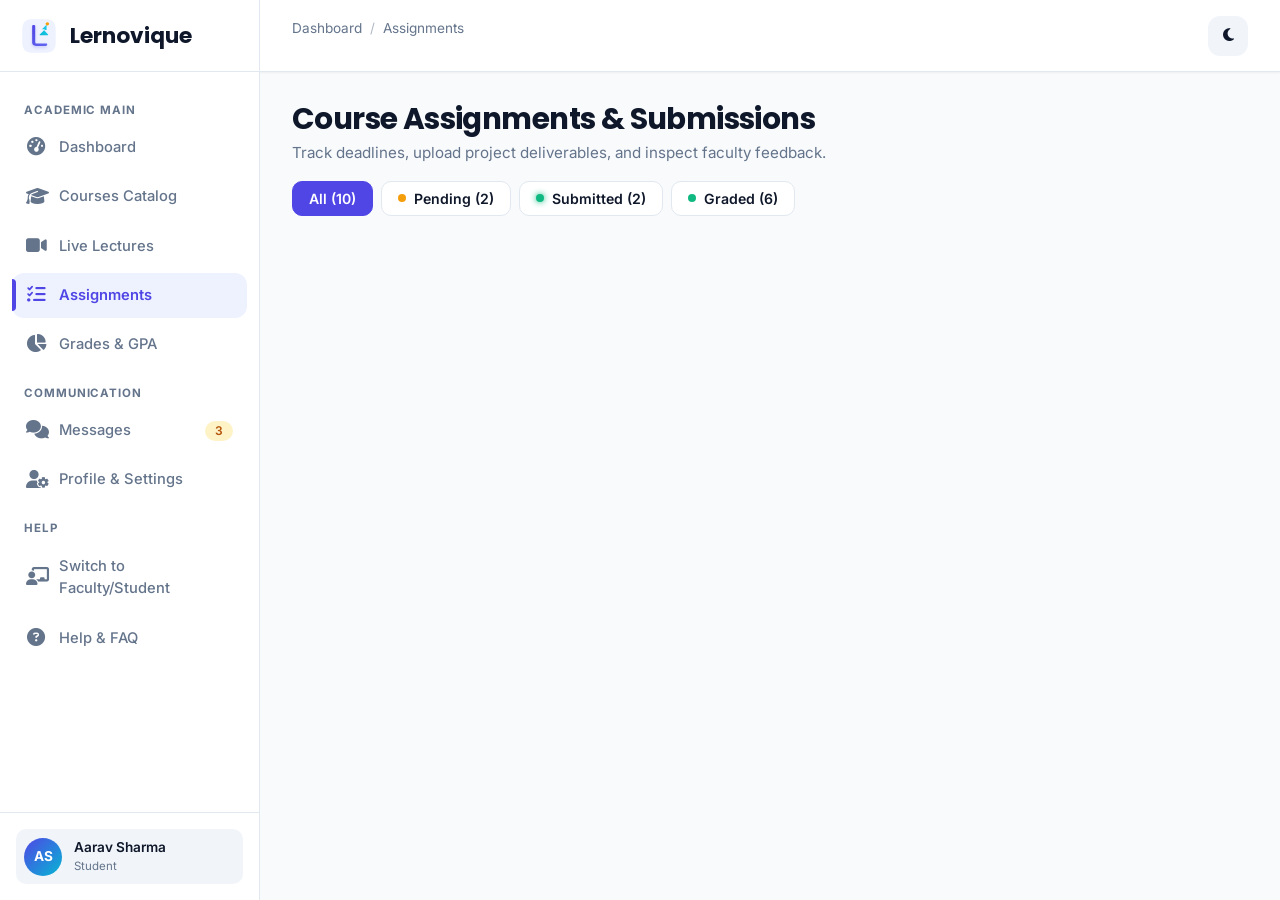
==== pages/assignments.html @ 309f70dd "Initial Lernovique website" ====
<!DOCTYPE html>
<html lang="en">
<head>
  <meta charset="UTF-8">
  <meta name="viewport" content="width=device-width, initial-scale=1.0">
  <title>Assignments & Submissions | Lernovique - University Online Learning Platform</title>
  <meta name="description" content="View coursework assignments, submit files via drag-and-drop, track evaluation rubrics and grades.">
  <link rel="icon" type="image/svg+xml" href="../assets/logo.svg">
  <link rel="stylesheet" href="https://cdnjs.cloudflare.com/ajax/libs/font-awesome/6.4.0/css/all.min.css">
  <link rel="stylesheet" href="../css/style.css">
  <style>
    .dropzone-area {
      border: 2px dashed var(--primary);
      border-radius: var(--radius-lg);
      padding: 2.5rem 1.5rem;
      text-align: center;
      background: var(--primary-light);
      cursor: pointer;
      transition: all var(--transition-fast);
      margin-bottom: 1.25rem;
    }
    .dropzone-area:hover, .dropzone-area.dragover {
      background: rgba(79, 70, 229, 0.15);
      border-color: var(--primary-hover);
      transform: scale(1.01);
    }
    .status-tab-btn {
      padding: 0.5rem 1rem;
      border-radius: var(--radius-md);
      border: 1px solid var(--border-color);
      background: var(--bg-surface);
      font-size: 0.88rem;
      font-weight: 600;
      cursor: pointer;
      display: flex;
      align-items: center;
      gap: 0.5rem;
    }
    .status-tab-btn.active {
      background: var(--primary);
      color: #FFF;
      border-color: var(--primary);
    }
  </style>
</head>
<body>

  <div class="site-wrapper">
    <aside class="sidebar">
      <div class="sidebar-header">
        <a href="../index.html" class="brand-badge">
          <img src="../assets/logo.svg" alt="Lernovique" class="brand-logo-img">
          <span>Lernovique</span>
        </a>
      </div>

      <ul class="sidebar-menu">
        <li class="sidebar-section-title">Academic Main</li>
        <li><a href="dashboard.html" class="sidebar-link"><i class="fa-solid fa-gauge-high"></i> Dashboard</a></li>
        <li><a href="courses.html" class="sidebar-link"><i class="fa-solid fa-graduation-cap"></i> Courses Catalog</a></li>
        <li><a href="live.html" class="sidebar-link"><i class="fa-solid fa-video"></i> Live Lectures</a></li>
        <li><a href="assignments.html" class="sidebar-link active"><i class="fa-solid fa-list-check"></i> Assignments</a></li>
        <li><a href="grades.html" class="sidebar-link"><i class="fa-solid fa-chart-pie"></i> Grades & GPA</a></li>

        <li class="sidebar-section-title">Communication</li>
        <li><a href="messages.html" class="sidebar-link"><i class="fa-solid fa-comments"></i> Messages <span class="badge badge-accent" style="margin-left:auto;">3</span></a></li>
        <li><a href="profile.html" class="sidebar-link"><i class="fa-solid fa-user-gear"></i> Profile & Settings</a></li>

        <li class="sidebar-section-title">Help</li>
        <li><a href="faculty-dashboard.html" class="sidebar-link"><i class="fa-solid fa-chalkboard-user"></i> Switch to Faculty/Student</a></li>
        <li><a href="help.html" class="sidebar-link"><i class="fa-solid fa-circle-question"></i> Help & FAQ</a></li>
      </ul>

      <div class="sidebar-footer">
        <div class="user-profile-badge" onclick="window.location.href='profile.html'">
          <div class="user-avatar auth-user-avatar">US</div>
          <div class="user-info-text">
            <div class="user-name auth-user-name">User Account</div>
            <div class="user-role-label auth-user-role">Student</div>
          </div>
        </div>
      </div>
    </aside>

    <div class="main-content">
      <header class="top-navbar">
        <div class="navbar-left">
          <button class="mobile-toggle-btn" aria-label="Open Sidebar"><i class="fa-solid fa-bars"></i></button>
          <div class="breadcrumb-nav">
            <a href="dashboard.html">Dashboard</a>
            <span class="breadcrumb-separator">/</span>
            <span>Assignments</span>
          </div>
        </div>

        <div class="navbar-right">
          <button class="btn btn-icon-only btn-subtle theme-toggle-btn" onclick="toggleTheme()" aria-label="Toggle Theme">
            <i class="fa-solid fa-moon"></i>
          </button>
        </div>
      </header>

      <main class="content-body">
        <div class="page-header-row">
          <div>
            <h1 class="page-title">Course Assignments & Submissions</h1>
            <p class="page-subtitle">Track deadlines, upload project deliverables, and inspect faculty feedback.</p>
          </div>
          <div style="display: flex; gap: 0.5rem;" id="statusFilterBar">
            <button class="status-tab-btn active" data-filter="all" onclick="filterByStatus('all', this)">All (10)</button>
            <button class="status-tab-btn" data-filter="Pending" onclick="filterByStatus('Pending', this)">
              <span class="status-dot pending"></span> Pending (2)
            </button>
            <button class="status-tab-btn" data-filter="Submitted" onclick="filterByStatus('Submitted', this)">
              <span class="status-dot active"></span> Submitted (2)
            </button>
            <button class="status-tab-btn" data-filter="Graded" onclick="filterByStatus('Graded', this)">
              <span class="status-dot" style="background:#10B981;"></span> Graded (6)
            </button>
          </div>
        </div>

        <!-- Assignments List Container -->
        <div id="assignmentsListContainer" style="display: flex; flex-direction: column; gap: 1.25rem;">
          <!-- Dynamically populated via JS -->
        </div>
      </main>
    </div>
  </div>

  <!-- Submission Modal Dialog -->
  <div class="modal-overlay" id="submissionModal">
    <div class="modal-box">
      <div class="modal-header">
        <h3 id="modalAsgTitle" style="font-size: 1.15rem;">Submit Course Deliverable</h3>
        <button style="background:none; border:none; font-size:1.2rem; cursor:pointer; color:var(--text-muted);" onclick="closeModal('submissionModal')">&times;</button>
      </div>

      <div class="modal-body">
        <div style="font-size: 0.85rem; color: var(--text-muted); margin-bottom: 1.25rem;" id="modalAsgMeta">
          Course: DES-201 • Due Date: Oct 25, 2026
        </div>

        <!-- Drag & Drop Zone -->
        <div class="dropzone-area" id="dropzone" onclick="document.getElementById('fileInput').click()">
          <input type="file" id="fileInput" style="display:none;" onchange="handleFileSelect(event)">
          <i class="fa-solid fa-cloud-arrow-up" style="font-size: 2.5rem; color: var(--primary); margin-bottom: 0.75rem;"></i>
          <div style="font-weight: 700; font-size: 1rem; margin-bottom: 0.35rem;" id="dropzoneText">
            Click to upload or drag & drop files here
          </div>
          <div style="font-size: 0.78rem; color: var(--text-muted);">
            Supported formats: PDF, ZIP, SQL, IPYNB, DOCX (Max: 50MB)
          </div>
        </div>

        <div id="selectedFileInfo" style="display:none; background:var(--bg-subtle); padding:0.75rem 1rem; border-radius:var(--radius-md); margin-bottom:1.25rem;">
          <div style="display: flex; justify-content: space-between; align-items: center;">
            <div style="display:flex; align-items:center; gap:0.5rem; font-size:0.88rem; font-weight:600;">
              <i class="fa-solid fa-file-check" style="color:var(--success);"></i>
              <span id="selectedFileName">file.pdf</span>
            </div>
            <span class="badge badge-success">Ready</span>
          </div>
        </div>

        <div class="form-group">
          <label class="form-label" for="submissionComments">Student Notes to Instructor (Optional)</label>
          <textarea id="submissionComments" class="form-control" rows="3" placeholder="Add commentary regarding test coverage, heuristic assumptions, or team contributions..."></textarea>
        </div>

        <div style="font-size: 0.78rem; color: var(--text-muted); display:flex; gap:0.5rem; align-items:center;">
          <i class="fa-solid fa-shield-halved" style="color: var(--primary);"></i>
          <span>Academic Integrity verified via Turnitin plagiarism check.</span>
        </div>
      </div>

      <div class="modal-footer">
        <button class="btn btn-outline btn-sm" onclick="closeModal('submissionModal')">Cancel</button>
        <button class="btn btn-primary btn-sm" id="btnConfirmSubmit" onclick="confirmSubmitAssignment()">
          <i class="fa-solid fa-paper-plane"></i> Finalize Submission
        </button>
      </div>
    </div>
  </div>

  <script src="../js/mock-data.js"></script>
  <script src="../js/app.js"></script>
  <script>
    let activeFilter = "all";
    let activeSubmitAsgId = null;
    let selectedFileObject = null;

    document.addEventListener("DOMContentLoaded", () => {
      renderAssignmentsList();

      // Check if URL has asg ID to open submit directly
      const asgParam = getUrlParam("asg");
      if (asgParam) {
        openSubmitModal(asgParam);
      }

      setupDragAndDrop();
    });

    function filterByStatus(status, btn) {
      activeFilter = status;
      document.querySelectorAll(".status-tab-btn").forEach(b => b.classList.remove("active"));
      btn.classList.add("active");
      renderAssignmentsList();
    }

    function renderAssignmentsList() {
      const data = getLernoviqueData();
      const container = document.getElementById("assignmentsListContainer");

      const filtered = data.assignments.filter(a => {
        if (activeFilter === "all") return true;
        return a.status === activeFilter;
      });

      if (filtered.length === 0) {
        container.innerHTML = `
          <div class="card" style="text-align:center; padding:3rem;">
            <i class="fa-solid fa-circle-check" style="font-size:2.5rem; color:var(--success); margin-bottom:1rem;"></i>
            <h3>No assignments found in this status</h3>
            <p style="color:var(--text-muted);">You're all caught up with your academic deliverables.</p>
          </div>
        `;
        return;
      }

      container.innerHTML = filtered.map(a => {
        let badgeClass = "badge-accent";
        let statusIcon = "fa-clock";
        if (a.status === "Graded") {
          badgeClass = "badge-success";
          statusIcon = "fa-circle-check";
        } else if (a.status === "Submitted") {
          badgeClass = "badge-primary";
          statusIcon = "fa-cloud-arrow-up";
        }

        // Calculate deadline countdown / remaining days
        const dueDate = new Date(a.dueDate);
        const now = new Date();
        const diffMs = dueDate - now;
        const diffDays = Math.ceil(diffMs / (1000 * 60 * 60 * 24));
        const deadlineText = diffDays > 0 ? `${diffDays} days remaining` : "Deadline passed";

        return `
          <div class="card card-interactive" style="border-left: 5px solid ${a.status === 'Graded' ? 'var(--success)' : (a.status === 'Submitted' ? 'var(--primary)' : 'var(--accent)')};">
            <div style="display: flex; justify-content: space-between; align-items: flex-start; flex-wrap: wrap; gap: 1rem; margin-bottom: 0.75rem;">
              <div>
                <div style="display: flex; gap: 0.5rem; align-items: center; margin-bottom: 0.4rem;">
                  <span class="badge ${badgeClass}"><i class="fa-solid ${statusIcon}"></i> ${a.status}</span>
                  <span class="badge badge-subtle">${a.courseCode}</span>
                  <span style="font-size: 0.78rem; color: ${diffDays <= 3 && a.status === 'Pending' ? 'var(--danger)' : 'var(--text-muted)'}; font-weight: 600;">
                    <i class="fa-solid fa-hourglass"></i> ${deadlineText}
                  </span>
                </div>
                <h3 style="font-size: 1.15rem; margin-bottom: 0.35rem;">${a.title}</h3>
                <div style="font-size: 0.85rem; color: var(--text-muted); margin-bottom: 0.5rem;">
                  ${a.courseTitle}
                </div>
              </div>

              <div>
                ${a.status === 'Pending' ? `
                  <button class="btn btn-primary btn-sm" onclick="openSubmitModal('${a.id}')">
                    <i class="fa-solid fa-upload"></i> Submit Deliverable
                  </button>
                ` : `
                  <button class="btn btn-outline btn-sm" onclick="openSubmitModal('${a.id}')">
                    <i class="fa-solid fa-eye"></i> View Submission
                  </button>
                `}
              </div>
            </div>

            <p style="font-size: 0.9rem; color: var(--text-main); margin-bottom: 1rem; line-height: 1.5;">
              ${a.description}
            </p>

            <div style="background: var(--bg-subtle); padding: 0.85rem 1rem; border-radius: var(--radius-md); display: flex; justify-content: space-between; align-items: center; flex-wrap: wrap; gap: 0.75rem; font-size: 0.82rem;">
              <div style="display: flex; gap: 1.5rem; flex-wrap: wrap;">
                <span><strong>Due Date:</strong> ${formatDate(a.dueDate)} 11:59 PM</span>
                <span><strong>Max Marks:</strong> ${a.maxMarks}</span>
                ${a.submittedFile ? `<span><strong>Submitted:</strong> <code style="color:var(--primary);">${a.submittedFile}</code></span>` : ''}
              </div>

              ${a.grade ? `
                <div style="display: flex; align-items: center; gap: 0.5rem;">
                  <span style="color: var(--text-muted);">Faculty Score:</span>
                  <span class="badge badge-success" style="font-size: 0.9rem; padding: 0.35rem 0.65rem;">
                    <i class="fa-solid fa-award"></i> ${a.grade} / 100
                  </span>
                </div>
              ` : ''}
            </div>

            ${a.feedback ? `
              <div style="margin-top: 0.75rem; padding: 0.75rem 1rem; border-radius: var(--radius-md); background: rgba(16, 185, 129, 0.08); border-left: 3px solid var(--success); font-size: 0.85rem;">
                <strong>Faculty Feedback:</strong> "${a.feedback}"
              </div>
            ` : ''}
          </div>
        `;
      }).join("");
    }

    function openSubmitModal(asgId) {
      activeSubmitAsgId = asgId;
      const data = getLernoviqueData();
      const asg = data.assignments.find(a => a.id === asgId);
      if (!asg) return;

      document.getElementById("modalAsgTitle").textContent = asg.title;
      document.getElementById("modalAsgMeta").textContent = `${asg.courseCode} • Due: ${formatDate(asg.dueDate)}`;

      if (asg.submittedFile) {
        document.getElementById("selectedFileInfo").style.display = "block";
        document.getElementById("selectedFileName").textContent = asg.submittedFile;
        document.getElementById("dropzoneText").textContent = "File already attached (click to replace)";
      } else {
        document.getElementById("selectedFileInfo").style.display = "none";
        document.getElementById("dropzoneText").textContent = "Click to upload or drag & drop files here";
      }

      openModal("submissionModal");
    }

    function setupDragAndDrop() {
      const dropzone = document.getElementById("dropzone");
      ["dragenter", "dragover"].forEach(eventName => {
        dropzone.addEventListener(eventName, (e) => {
          e.preventDefault();
          dropzone.classList.add("dragover");
        });
      });
      ["dragleave", "drop"].forEach(eventName => {
        dropzone.addEventListener(eventName, (e) => {
          e.preventDefault();
          dropzone.classList.remove("dragover");
        });
      });
      dropzone.addEventListener("drop", (e) => {
        const dt = e.dataTransfer;
        const files = dt.files;
        if (files.length > 0) {
          handleFile(files[0]);
        }
      });
    }

    function handleFileSelect(e) {
      if (e.target.files.length > 0) {
        handleFile(e.target.files[0]);
      }
    }

    function handleFile(file) {
      selectedFileObject = file;
      document.getElementById("selectedFileInfo").style.display = "block";
      document.getElementById("selectedFileName").textContent = file.name;
      document.getElementById("dropzoneText").textContent = `Selected: ${file.name}`;
      showToast(`Attached: ${file.name}`, "info");
    }

    function confirmSubmitAssignment() {
      const data = getLernoviqueData();
      const asg = data.assignments.find(a => a.id === activeSubmitAsgId);
      if (!asg) return;

      const auth = getAuthSession();
      const currentUserName = (auth && auth.user && auth.user.name) ? auth.user.name.replace(/\s+/g, "_") : "Student";
      const fileName = selectedFileObject ? selectedFileObject.name : (asg.submittedFile || `${currentUserName}_Submission.pdf`);
      asg.status = "Submitted";
      asg.submittedDate = new Date().toISOString();
      asg.submittedFile = fileName;

      saveLernoviqueData(data);
      closeModal("submissionModal");
      showToast("Assignment submitted successfully to course faculty!", "success");
      renderAssignmentsList();
    }
  </script>
</body>
</html>
---- css/style.css ----
/* ==========================================================================
   Lernovique Design System & Global Styles
   Brand: Lernovique - University Online Learning Platform
   Tagline: Learn. Evolve. Achieve.
   Design Tokens:
   - Primary: #4F46E5, Secondary: #06B6D4, Accent: #F59E0B
   - Success: #10B981, Danger: #EF4444, Warning: #F59E0B
   - Light Mode: Bg #F8FAFC, Surface #FFFFFF, Text #0F172A, Muted #64748B
   - Dark Mode:  Bg #0F172A, Surface #1E293B, Text #F8FAFC, Muted #94A3B8
   - Typography: Poppins (Headings) + Inter (Body)
   ========================================================================== */

@import url('https://fonts.googleapis.com/css2?family=Inter:wght@300;400;500;600;700&family=Poppins:wght@500;600;700;800&display=swap');

:root {
  /* Colors */
  --primary: #4F46E5;
  --primary-hover: #4338CA;
  --primary-light: #EEF2FF;
  --primary-glow: rgba(79, 70, 229, 0.25);

  --secondary: #06B6D4;
  --secondary-hover: #0891B2;
  --secondary-light: #ECFEFF;

  --accent: #F59E0B;
  --accent-hover: #D97706;
  --accent-light: #FEF3C7;

  --success: #10B981;
  --success-light: #D1FAE5;
  --danger: #EF4444;
  --danger-light: #FEE2E2;

  /* Neutrals - Light Theme */
  --bg-main: #F8FAFC;
  --bg-surface: #FFFFFF;
  --bg-subtle: #F1F5F9;
  --bg-card: #FFFFFF;
  --border-color: #E2E8F0;
  --border-subtle: #EDF2F7;

  --text-main: #0F172A;
  --text-muted: #64748B;
  --text-inverse: #FFFFFF;

  /* Typography */
  --font-heading: 'Poppins', -apple-system, BlinkMacSystemFont, 'Segoe UI', Roboto, sans-serif;
  --font-body: 'Inter', -apple-system, BlinkMacSystemFont, 'Segoe UI', Roboto, sans-serif;

  /* Radius & Shadows */
  --radius-sm: 6px;
  --radius-md: 10px;
  --radius-lg: 12px;
  --radius-xl: 18px;
  --radius-full: 9999px;

  --shadow-sm: 0 1px 2px 0 rgba(0, 0, 0, 0.05);
  --shadow-md: 0 4px 6px -1px rgba(0, 0, 0, 0.07), 0 2px 4px -2px rgba(0, 0, 0, 0.05);
  --shadow-lg: 0 10px 15px -3px rgba(0, 0, 0, 0.08), 0 4px 6px -4px rgba(0, 0, 0, 0.04);
  --shadow-xl: 0 20px 25px -5px rgba(0, 0, 0, 0.1), 0 8px 10px -6px rgba(0, 0, 0, 0.05);
  --shadow-glow: 0 0 20px rgba(79, 70, 229, 0.2);

  /* Layout */
  --sidebar-width: 260px;
  --sidebar-collapsed-width: 76px;
  --navbar-height: 72px;
  --transition-fast: 0.18s ease;
  --transition-normal: 0.28s cubic-bezier(0.4, 0, 0.2, 1);
}

/* Dark Mode Overrides */
[data-theme="dark"] {
  --bg-main: #0B0F19;
  --bg-surface: #131C2E;
  --bg-subtle: #1A263D;
  --bg-card: #182235;
  --border-color: #26354D;
  --border-subtle: #1F2D42;

  --text-main: #F8FAFC;
  --text-muted: #94A3B8;
  --text-inverse: #0B0F19;

  --primary-light: rgba(79, 70, 229, 0.15);
  --secondary-light: rgba(6, 182, 212, 0.15);
  --accent-light: rgba(245, 158, 11, 0.15);
  --success-light: rgba(16, 185, 129, 0.15);
  --danger-light: rgba(239, 68, 68, 0.15);

  --shadow-md: 0 4px 12px 0 rgba(0, 0, 0, 0.45);
  --shadow-lg: 0 10px 25px -3px rgba(0, 0, 0, 0.5);
  --shadow-xl: 0 20px 30px -5px rgba(0, 0, 0, 0.6);
}

/* ==========================================================================
   Base & Resets
   ========================================================================== */
*, *::before, *::after {
  box-sizing: border-box;
  margin: 0;
  padding: 0;
}

html {
  font-size: 16px;
  scroll-behavior: smooth;
  text-rendering: optimizeLegibility;
  -webkit-font-smoothing: antialiased;
}

body {
  font-family: var(--font-body);
  font-size: 1rem;
  line-height: 1.55;
  color: var(--text-main);
  background-color: var(--bg-main);
  min-height: 100vh;
  display: flex;
  flex-direction: column;
  transition: background-color var(--transition-normal), color var(--transition-normal);
}

h1, h2, h3, h4, h5, h6 {
  font-family: var(--font-heading);
  color: var(--text-main);
  font-weight: 700;
  line-height: 1.25;
  letter-spacing: -0.02em;
}

h1 { font-size: 2rem; } /* 32px */
h2 { font-size: 1.5rem; } /* 24px */
h3 { font-size: 1.25rem; } /* 20px */
h4 { font-size: 1.1rem; }
p { margin-bottom: 0.75rem; }
p:last-child { margin-bottom: 0; }

a {
  color: var(--primary);
  text-decoration: none;
  transition: color var(--transition-fast);
}
a:hover {
  color: var(--primary-hover);
}

button, input, select, textarea {
  font-family: inherit;
  font-size: inherit;
  color: inherit;
}

img, svg {
  vertical-align: middle;
  max-width: 100%;
}

/* Accessible outline */
:focus-visible {
  outline: 2px solid var(--primary);
  outline-offset: 2px;
}

/* ==========================================================================
   Layout Containers
   ========================================================================== */
.site-wrapper {
  display: flex;
  min-height: 100vh;
  width: 100%;
}

.main-content {
  flex: 1;
  display: flex;
  flex-direction: column;
  min-width: 0;
  background-color: var(--bg-main);
}

.content-body {
  flex: 1;
  padding: 1.75rem 2rem;
  max-width: 1400px;
  width: 100%;
  margin: 0 auto;
}

.container {
  width: 100%;
  max-width: 1240px;
  margin: 0 auto;
  padding: 0 1.5rem;
}

/* ==========================================================================
   Navbar
   ========================================================================== */
.top-navbar {
  height: var(--navbar-height);
  background-color: var(--bg-surface);
  border-bottom: 1px solid var(--border-color);
  position: sticky;
  top: 0;
  z-index: 40;
  display: flex;
  align-items: center;
  justify-content: space-between;
  padding: 0 2rem;
  box-shadow: var(--shadow-sm);
  backdrop-filter: blur(10px);
}

.navbar-left {
  display: flex;
  align-items: center;
  gap: 1.25rem;
}

.brand-badge {
  display: flex;
  align-items: center;
  gap: 0.75rem;
  font-family: var(--font-heading);
  font-weight: 700;
  font-size: 1.35rem;
  color: var(--text-main);
}

.brand-logo-img {
  width: 38px;
  height: 38px;
  object-fit: contain;
}

.brand-tagline-text {
  font-size: 0.75rem;
  color: var(--text-muted);
  font-weight: 500;
  font-family: var(--font-body);
  display: block;
  letter-spacing: 0.02em;
}

.navbar-right {
  display: flex;
  align-items: center;
  gap: 1rem;
}

/* Search bar in nav */
.nav-search-box {
  position: relative;
  display: flex;
  align-items: center;
}
.nav-search-input {
  background-color: var(--bg-subtle);
  border: 1px solid var(--border-color);
  border-radius: var(--radius-full);
  padding: 0.5rem 1rem 0.5rem 2.4rem;
  font-size: 0.875rem;
  width: 240px;
  transition: all var(--transition-fast);
}
.nav-search-input:focus {
  width: 300px;
  border-color: var(--primary);
  background-color: var(--bg-surface);
  box-shadow: 0 0 0 3px var(--primary-glow);
}
.nav-search-icon {
  position: absolute;
  left: 0.85rem;
  color: var(--text-muted);
  font-size: 0.9rem;
  pointer-events: none;
}

/* ==========================================================================
   Sidebar Navigation
   ========================================================================== */
.sidebar {
  width: var(--sidebar-width);
  background-color: var(--bg-surface);
  border-right: 1px solid var(--border-color);
  display: flex;
  flex-direction: column;
  flex-shrink: 0;
  position: sticky;
  top: 0;
  height: 100vh;
  z-index: 50;
  transition: width var(--transition-normal), transform var(--transition-normal);
}

.sidebar-header {
  height: var(--navbar-height);
  display: flex;
  align-items: center;
  padding: 0 1.25rem;
  border-bottom: 1px solid var(--border-color);
  justify-content: space-between;
}

.sidebar-menu {
  list-style: none;
  padding: 1rem 0.75rem;
  overflow-y: auto;
  flex: 1;
}

.sidebar-section-title {
  font-size: 0.72rem;
  text-transform: uppercase;
  letter-spacing: 0.08em;
  font-weight: 700;
  color: var(--text-muted);
  padding: 0.85rem 0.75rem 0.35rem;
}

.sidebar-link {
  display: flex;
  align-items: center;
  gap: 0.85rem;
  padding: 0.7rem 0.85rem;
  color: var(--text-muted);
  font-weight: 500;
  font-size: 0.92rem;
  border-radius: var(--radius-lg);
  margin-bottom: 0.25rem;
  transition: all var(--transition-fast);
  position: relative;
}

.sidebar-link:hover {
  background-color: var(--bg-subtle);
  color: var(--primary);
  transform: translateX(3px);
}

.sidebar-link.active {
  background-color: var(--primary-light);
  color: var(--primary);
  font-weight: 600;
}

.sidebar-link.active::before {
  content: '';
  position: absolute;
  left: 0;
  top: 15%;
  height: 70%;
  width: 4px;
  background-color: var(--primary);
  border-radius: 0 4px 4px 0;
}

.sidebar-link i, .sidebar-link svg {
  font-size: 1.15rem;
  width: 20px;
  text-align: center;
}

.sidebar-footer {
  padding: 1rem;
  border-top: 1px solid var(--border-color);
  background-color: var(--bg-surface);
}

/* User mini profile in sidebar */
.user-profile-badge {
  display: flex;
  align-items: center;
  gap: 0.75rem;
  padding: 0.5rem;
  border-radius: var(--radius-md);
  background-color: var(--bg-subtle);
  cursor: pointer;
  transition: background-color var(--transition-fast);
}
.user-profile-badge:hover {
  background-color: var(--border-color);
}
.user-avatar {
  width: 38px;
  height: 38px;
  border-radius: 50%;
  background: linear-gradient(135deg, var(--primary), var(--secondary));
  color: #fff;
  font-weight: 700;
  font-size: 0.85rem;
  display: flex;
  align-items: center;
  justify-content: center;
  flex-shrink: 0;
}
.user-info-text {
  min-width: 0;
  flex: 1;
}
.user-name {
  font-size: 0.85rem;
  font-weight: 600;
  white-space: nowrap;
  overflow: hidden;
  text-overflow: ellipsis;
}
.user-role-label {
  font-size: 0.72rem;
  color: var(--text-muted);
  text-transform: capitalize;
}

/* ==========================================================================
   Buttons & Interactive Elements
   ========================================================================== */
.btn {
  display: inline-flex;
  align-items: center;
  justify-content: center;
  gap: 0.5rem;
  padding: 0.65rem 1.25rem;
  font-size: 0.92rem;
  font-weight: 600;
  border-radius: var(--radius-lg);
  cursor: pointer;
  border: 1px solid transparent;
  transition: all var(--transition-fast);
  white-space: nowrap;
}

.btn:active {
  transform: scale(0.98);
}

.btn-primary {
  background-color: var(--primary);
  color: #FFFFFF;
  box-shadow: 0 4px 12px rgba(79, 70, 229, 0.28);
}
.btn-primary:hover {
  background-color: var(--primary-hover);
  color: #FFFFFF;
  box-shadow: 0 6px 16px rgba(79, 70, 229, 0.38);
}

.btn-secondary {
  background-color: var(--secondary);
  color: #FFFFFF;
}
.btn-secondary:hover {
  background-color: var(--secondary-hover);
  color: #FFFFFF;
}

.btn-outline {
  background-color: transparent;
  border-color: var(--border-color);
  color: var(--text-main);
}
.btn-outline:hover {
  background-color: var(--bg-subtle);
  border-color: var(--text-muted);
}

.btn-subtle {
  background-color: var(--bg-subtle);
  color: var(--text-main);
}
.btn-subtle:hover {
  background-color: var(--border-color);
}

.btn-danger {
  background-color: var(--danger);
  color: #FFFFFF;
}
.btn-danger:hover {
  background-color: #DC2626;
  color: #FFFFFF;
}

.btn-success {
  background-color: var(--success);
  color: #FFFFFF;
}
.btn-success:hover {
  background-color: #059669;
  color: #FFFFFF;
}

.btn-sm {
  padding: 0.4rem 0.85rem;
  font-size: 0.82rem;
  border-radius: var(--radius-md);
}

.btn-lg {
  padding: 0.85rem 1.75rem;
  font-size: 1.05rem;
  border-radius: var(--radius-xl);
}

.btn-icon-only {
  width: 40px;
  height: 40px;
  padding: 0;
  border-radius: var(--radius-lg);
  display: inline-flex;
  align-items: center;
  justify-content: center;
}

/* ==========================================================================
   Cards & Surfaces
   ========================================================================== */
.card {
  background-color: var(--bg-card);
  border: 1px solid var(--border-color);
  border-radius: var(--radius-lg);
  padding: 1.5rem;
  box-shadow: var(--shadow-sm);
  transition: transform var(--transition-fast), box-shadow var(--transition-fast), border-color var(--transition-fast);
}

.card:hover {
  box-shadow: var(--shadow-md);
}

.card-interactive:hover {
  transform: translateY(-3px);
  border-color: var(--primary);
  box-shadow: var(--shadow-lg);
}

.card-header {
  display: flex;
  align-items: center;
  justify-content: space-between;
  margin-bottom: 1.25rem;
  padding-bottom: 0.75rem;
  border-bottom: 1px solid var(--border-subtle);
}

.card-title {
  font-size: 1.15rem;
  font-weight: 700;
  display: flex;
  align-items: center;
  gap: 0.5rem;
}

/* ==========================================================================
   Badges, Pills & Indicators
   ========================================================================== */
.badge {
  display: inline-flex;
  align-items: center;
  gap: 0.35rem;
  padding: 0.25rem 0.65rem;
  font-size: 0.75rem;
  font-weight: 600;
  border-radius: var(--radius-full);
  line-height: 1;
}

.badge-primary { background: var(--primary-light); color: var(--primary); }
.badge-secondary { background: var(--secondary-light); color: var(--secondary); }
.badge-accent { background: var(--accent-light); color: #B45309; }
.badge-success { background: var(--success-light); color: #047857; }
.badge-danger { background: var(--danger-light); color: #B91C1C; }
.badge-subtle { background: var(--bg-subtle); color: var(--text-muted); }

/* Status Dot */
.status-dot {
  width: 8px;
  height: 8px;
  border-radius: 50%;
  display: inline-block;
}
.status-dot.active { background-color: var(--success); box-shadow: 0 0 6px var(--success); }
.status-dot.pending { background-color: var(--accent); }
.status-dot.danger { background-color: var(--danger); }

/* ==========================================================================
   Progress Bar
   ========================================================================== */
.progress-bar-container {
  width: 100%;
  height: 8px;
  background-color: var(--bg-subtle);
  border-radius: var(--radius-full);
  overflow: hidden;
  position: relative;
}

.progress-bar-fill {
  height: 100%;
  background: linear-gradient(90deg, var(--primary), var(--secondary));
  border-radius: var(--radius-full);
  transition: width 0.6s cubic-bezier(0.4, 0, 0.2, 1);
}

/* ==========================================================================
   Breadcrumb & Page Header
   ========================================================================== */
.breadcrumb-nav {
  display: flex;
  align-items: center;
  gap: 0.5rem;
  font-size: 0.85rem;
  color: var(--text-muted);
  margin-bottom: 0.85rem;
}
.breadcrumb-nav a {
  color: var(--text-muted);
}
.breadcrumb-nav a:hover {
  color: var(--primary);
}
.breadcrumb-separator {
  opacity: 0.5;
}

.page-header-row {
  display: flex;
  align-items: center;
  justify-content: space-between;
  margin-bottom: 1.75rem;
  flex-wrap: wrap;
  gap: 1rem;
}
.page-title {
  font-size: 1.85rem;
  margin-bottom: 0.25rem;
}
.page-subtitle {
  color: var(--text-muted);
  font-size: 0.95rem;
}

/* ==========================================================================
   Tables
   ========================================================================== */
.table-responsive {
  width: 100%;
  overflow-x: auto;
  border-radius: var(--radius-lg);
  border: 1px solid var(--border-color);
  background-color: var(--bg-surface);
}

.custom-table {
  width: 100%;
  border-collapse: collapse;
  text-align: left;
  font-size: 0.92rem;
}

.custom-table th {
  background-color: var(--bg-subtle);
  color: var(--text-muted);
  font-weight: 600;
  padding: 0.85rem 1.25rem;
  font-size: 0.82rem;
  text-transform: uppercase;
  letter-spacing: 0.04em;
  border-bottom: 1px solid var(--border-color);
}

.custom-table td {
  padding: 1rem 1.25rem;
  border-bottom: 1px solid var(--border-color);
  color: var(--text-main);
  vertical-align: middle;
}

.custom-table tr:last-child td {
  border-bottom: none;
}

.custom-table tbody tr:hover {
  background-color: var(--bg-subtle);
}

/* ==========================================================================
   Forms & Inputs
   ========================================================================== */
.form-group {
  margin-bottom: 1.25rem;
}
.form-label {
  display: block;
  font-size: 0.88rem;
  font-weight: 600;
  margin-bottom: 0.45rem;
  color: var(--text-main);
}
.form-control {
  width: 100%;
  padding: 0.65rem 1rem;
  background-color: var(--bg-surface);
  border: 1px solid var(--border-color);
  border-radius: var(--radius-md);
  color: var(--text-main);
  font-size: 0.92rem;
  transition: all var(--transition-fast);
}
.form-control:focus {
  border-color: var(--primary);
  box-shadow: 0 0 0 3px var(--primary-glow);
  outline: none;
}
.form-hint {
  font-size: 0.78rem;
  color: var(--text-muted);
  margin-top: 0.35rem;
}

/* ==========================================================================
   Tabs
   ========================================================================== */
.tabs-nav {
  display: flex;
  border-bottom: 1px solid var(--border-color);
  gap: 0.5rem;
  margin-bottom: 1.5rem;
  overflow-x: auto;
}
.tab-btn {
  padding: 0.75rem 1.25rem;
  background: none;
  border: none;
  border-bottom: 2px solid transparent;
  color: var(--text-muted);
  font-weight: 600;
  font-size: 0.92rem;
  cursor: pointer;
  transition: all var(--transition-fast);
  white-space: nowrap;
  display: flex;
  align-items: center;
  gap: 0.5rem;
}
.tab-btn:hover {
  color: var(--primary);
}
.tab-btn.active {
  color: var(--primary);
  border-bottom-color: var(--primary);
}

.tab-pane {
  display: none;
}
.tab-pane.active {
  display: block;
  animation: fadeIn 0.25s ease;
}

@keyframes fadeIn {
  from { opacity: 0; transform: translateY(4px); }
  to { opacity: 1; transform: translateY(0); }
}

/* ==========================================================================
   Modals & Toasts
   ========================================================================== */
.modal-overlay {
  position: fixed;
  inset: 0;
  background-color: rgba(15, 23, 42, 0.65);
  backdrop-filter: blur(4px);
  z-index: 100;
  display: flex;
  align-items: center;
  justify-content: center;
  padding: 1.5rem;
  opacity: 0;
  visibility: hidden;
  transition: all var(--transition-normal);
}
.modal-overlay.open {
  opacity: 1;
  visibility: visible;
}
.modal-box {
  background-color: var(--bg-surface);
  border-radius: var(--radius-xl);
  border: 1px solid var(--border-color);
  box-shadow: var(--shadow-xl);
  max-width: 580px;
  width: 100%;
  transform: scale(0.95);
  transition: transform var(--transition-normal);
  max-height: 90vh;
  overflow-y: auto;
}
.modal-overlay.open .modal-box {
  transform: scale(1);
}
.modal-header {
  padding: 1.25rem 1.5rem;
  border-bottom: 1px solid var(--border-color);
  display: flex;
  align-items: center;
  justify-content: space-between;
}
.modal-body {
  padding: 1.5rem;
}
.modal-footer {
  padding: 1rem 1.5rem;
  border-top: 1px solid var(--border-color);
  display: flex;
  align-items: center;
  justify-content: flex-end;
  gap: 0.75rem;
}

/* Toasts Container */
#toast-container {
  position: fixed;
  bottom: 24px;
  right: 24px;
  z-index: 120;
  display: flex;
  flex-direction: column;
  gap: 10px;
  pointer-events: none;
}
.toast {
  pointer-events: auto;
  background-color: var(--bg-surface);
  color: var(--text-main);
  padding: 0.85rem 1.25rem;
  border-radius: var(--radius-lg);
  border-left: 5px solid var(--primary);
  box-shadow: var(--shadow-lg);
  display: flex;
  align-items: center;
  gap: 0.85rem;
  min-width: 280px;
  max-width: 420px;
  animation: slideInRight 0.3s ease forwards;
  font-size: 0.9rem;
}
.toast.toast-success { border-left-color: var(--success); }
.toast.toast-error { border-left-color: var(--danger); }
.toast.toast-warning { border-left-color: var(--accent); }

@keyframes slideInRight {
  from { transform: translateX(100%); opacity: 0; }
  to { transform: translateX(0); opacity: 1; }
}

/* ==========================================================================
   Device Wireframe Shell (for Part B Wireframes)
   ========================================================================== */
.device-frame {
  background-color: #E2E8F0;
  border: 12px solid #334155;
  border-radius: 24px;
  box-shadow: 0 20px 40px rgba(0,0,0,0.15);
  margin: 1.5rem 0;
  overflow: hidden;
  position: relative;
}
.device-frame-header {
  background-color: #334155;
  padding: 6px 16px;
  display: flex;
  align-items: center;
  gap: 8px;
}
.device-dot {
  width: 10px;
  height: 10px;
  border-radius: 50%;
  background-color: #94A3B8;
}
.device-dot.red { background-color: #F87171; }
.device-dot.yellow { background-color: #FBBF24; }
.device-dot.green { background-color: #34D399; }
.device-url-bar {
  background-color: #1E293B;
  color: #94A3B8;
  font-family: monospace;
  font-size: 0.75rem;
  padding: 3px 12px;
  border-radius: 20px;
  flex: 1;
  text-align: center;
}
.device-screen-wireframe {
  background-color: #F8FAFC;
  padding: 1.5rem;
  color: #475569;
  font-family: monospace;
}
.figure-caption {
  font-weight: 700;
  font-size: 0.95rem;
  color: var(--text-main);
  text-align: center;
  margin-top: 0.75rem;
  margin-bottom: 2rem;
}
.figure-caption span {
  color: var(--primary);
}

/* Wireframe grayscale blocks */
.wf-box {
  background-color: #E2E8F0;
  border: 2px dashed #94A3B8;
  border-radius: 6px;
  padding: 1rem;
  text-align: center;
  font-size: 0.85rem;
  color: #64748B;
  font-weight: 600;
}
.wf-line {
  background-color: #CBD5E1;
  height: 10px;
  border-radius: 4px;
  margin-bottom: 8px;
}
.wf-line.short { width: 40%; }
.wf-line.medium { width: 70%; }
.wf-line.long { width: 95%; }

/* ==========================================================================
   Responsive & Mobile
   ========================================================================== */
.mobile-toggle-btn {
  display: none;
  background: none;
  border: none;
  font-size: 1.5rem;
  color: var(--text-main);
  cursor: pointer;
}

@media (max-width: 992px) {
  .sidebar {
    position: fixed;
    transform: translateX(-100%);
    box-shadow: var(--shadow-xl);
  }
  .sidebar.open {
    transform: translateX(0);
  }
  .mobile-toggle-btn {
    display: inline-flex;
  }
  .nav-search-box {
    display: none;
  }
  .content-body {
    padding: 1.25rem 1rem;
  }
}

@media (max-width: 640px) {
  h1 { font-size: 1.6rem; }
  h2 { font-size: 1.3rem; }
  .top-navbar {
    padding: 0 1rem;
  }
  .page-header-row {
    flex-direction: column;
    align-items: flex-start;
  }
}
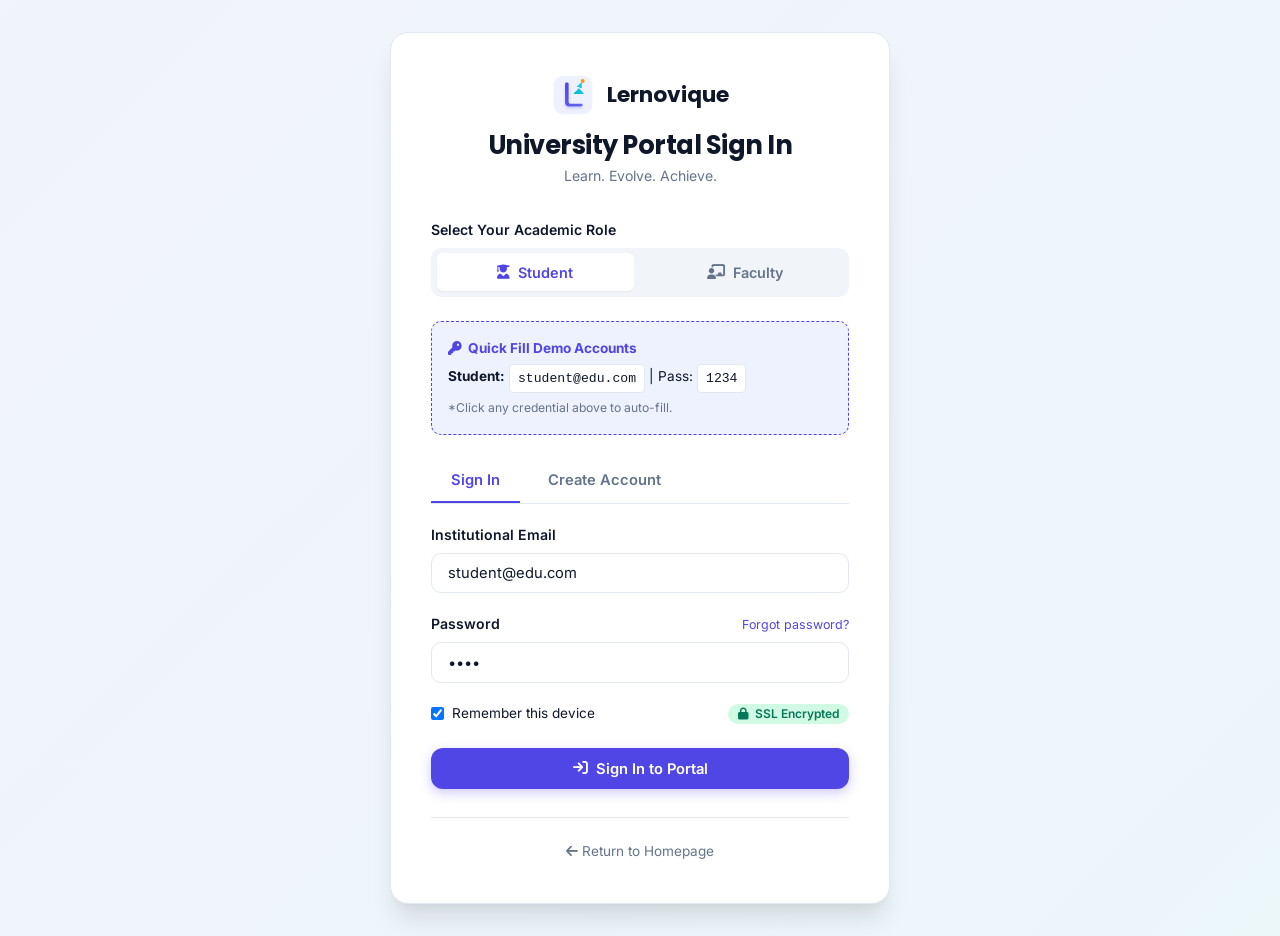
==== commit 0644467b: "Fix guest session and make platform CSE-only" ====
--- a/pages/assignments.html
+++ b/pages/assignments.html
@@ -138,7 +138,7 @@
 
       <div class="modal-body">
         <div style="font-size: 0.85rem; color: var(--text-muted); margin-bottom: 1.25rem;" id="modalAsgMeta">
-          Course: DES-201 • Due Date: Oct 25, 2026
+          Course: CSE-201 • Due Date: Oct 25, 2026
         </div>
 
         <!-- Drag & Drop Zone -->
@@ -191,6 +191,7 @@
     let selectedFileObject = null;
 
     document.addEventListener("DOMContentLoaded", () => {
+      checkProtectedPage();
       renderAssignmentsList();
 
       // Check if URL has asg ID to open submit directly
